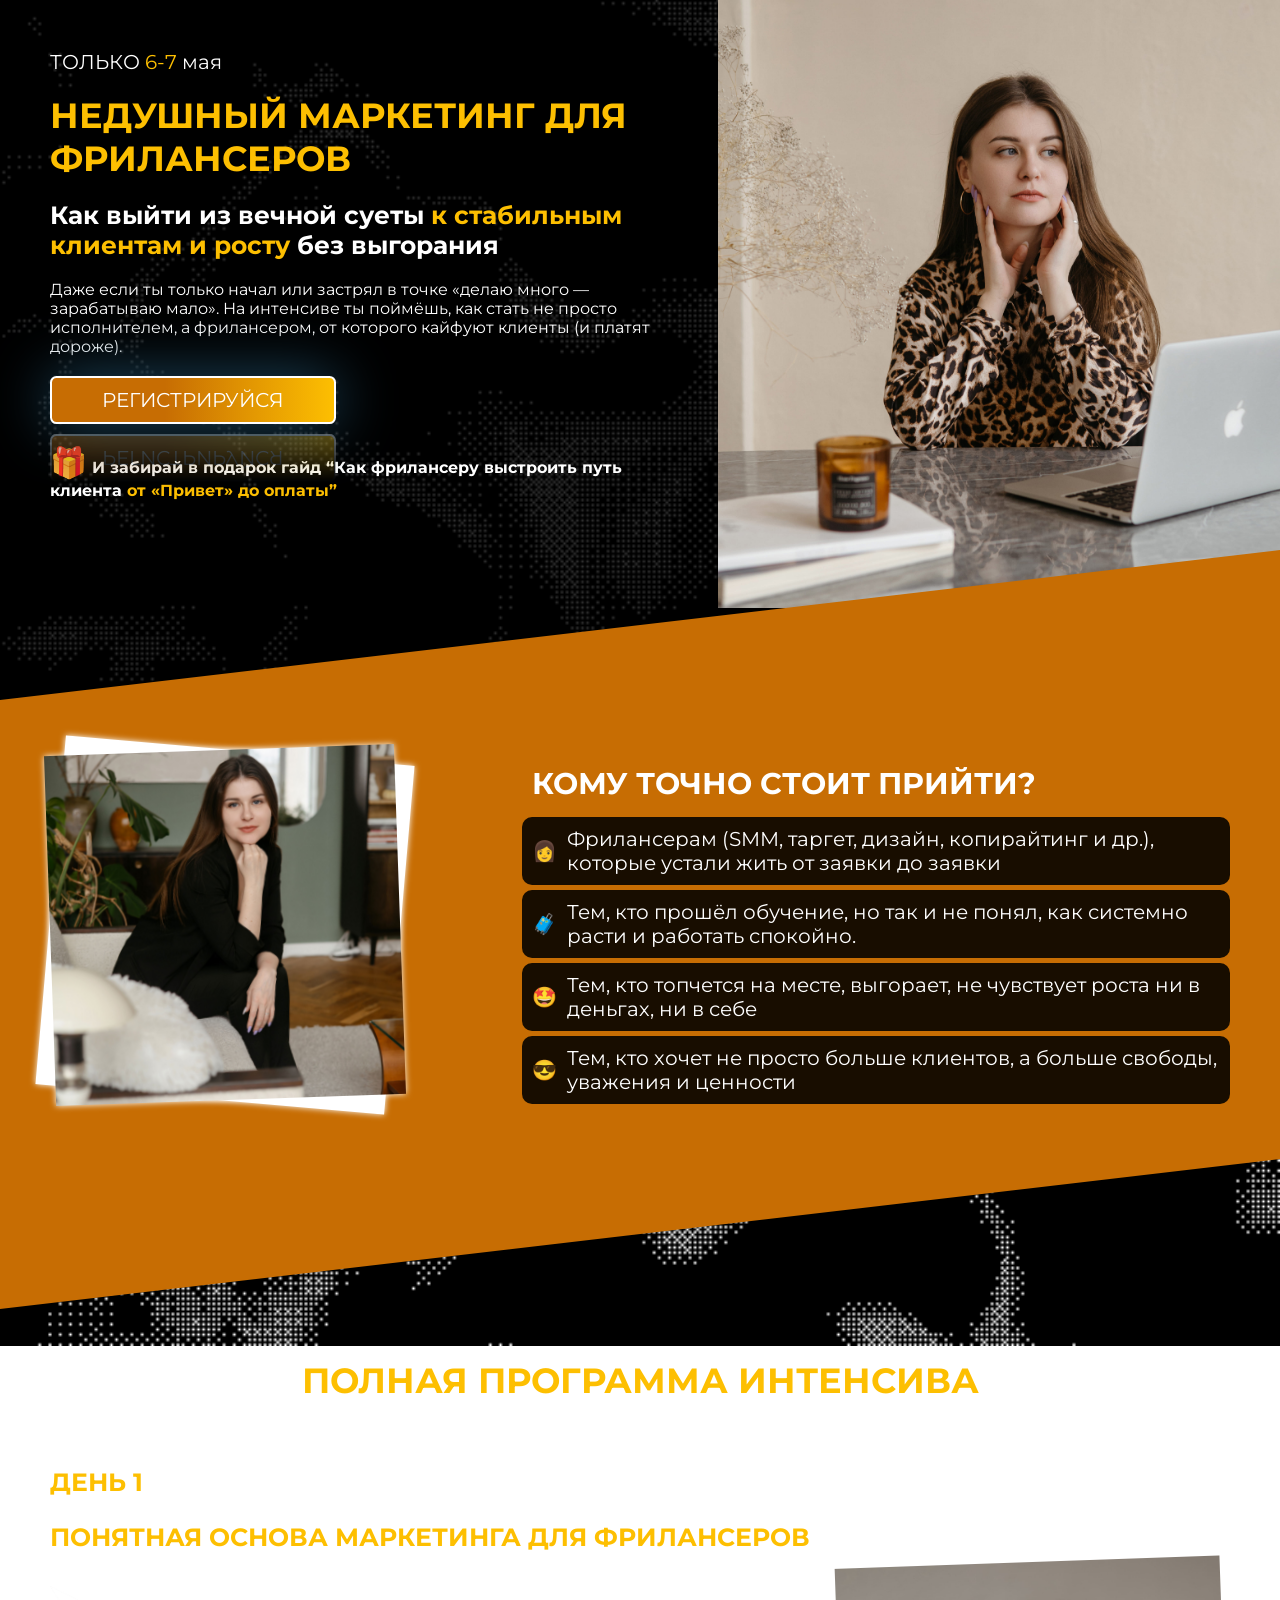
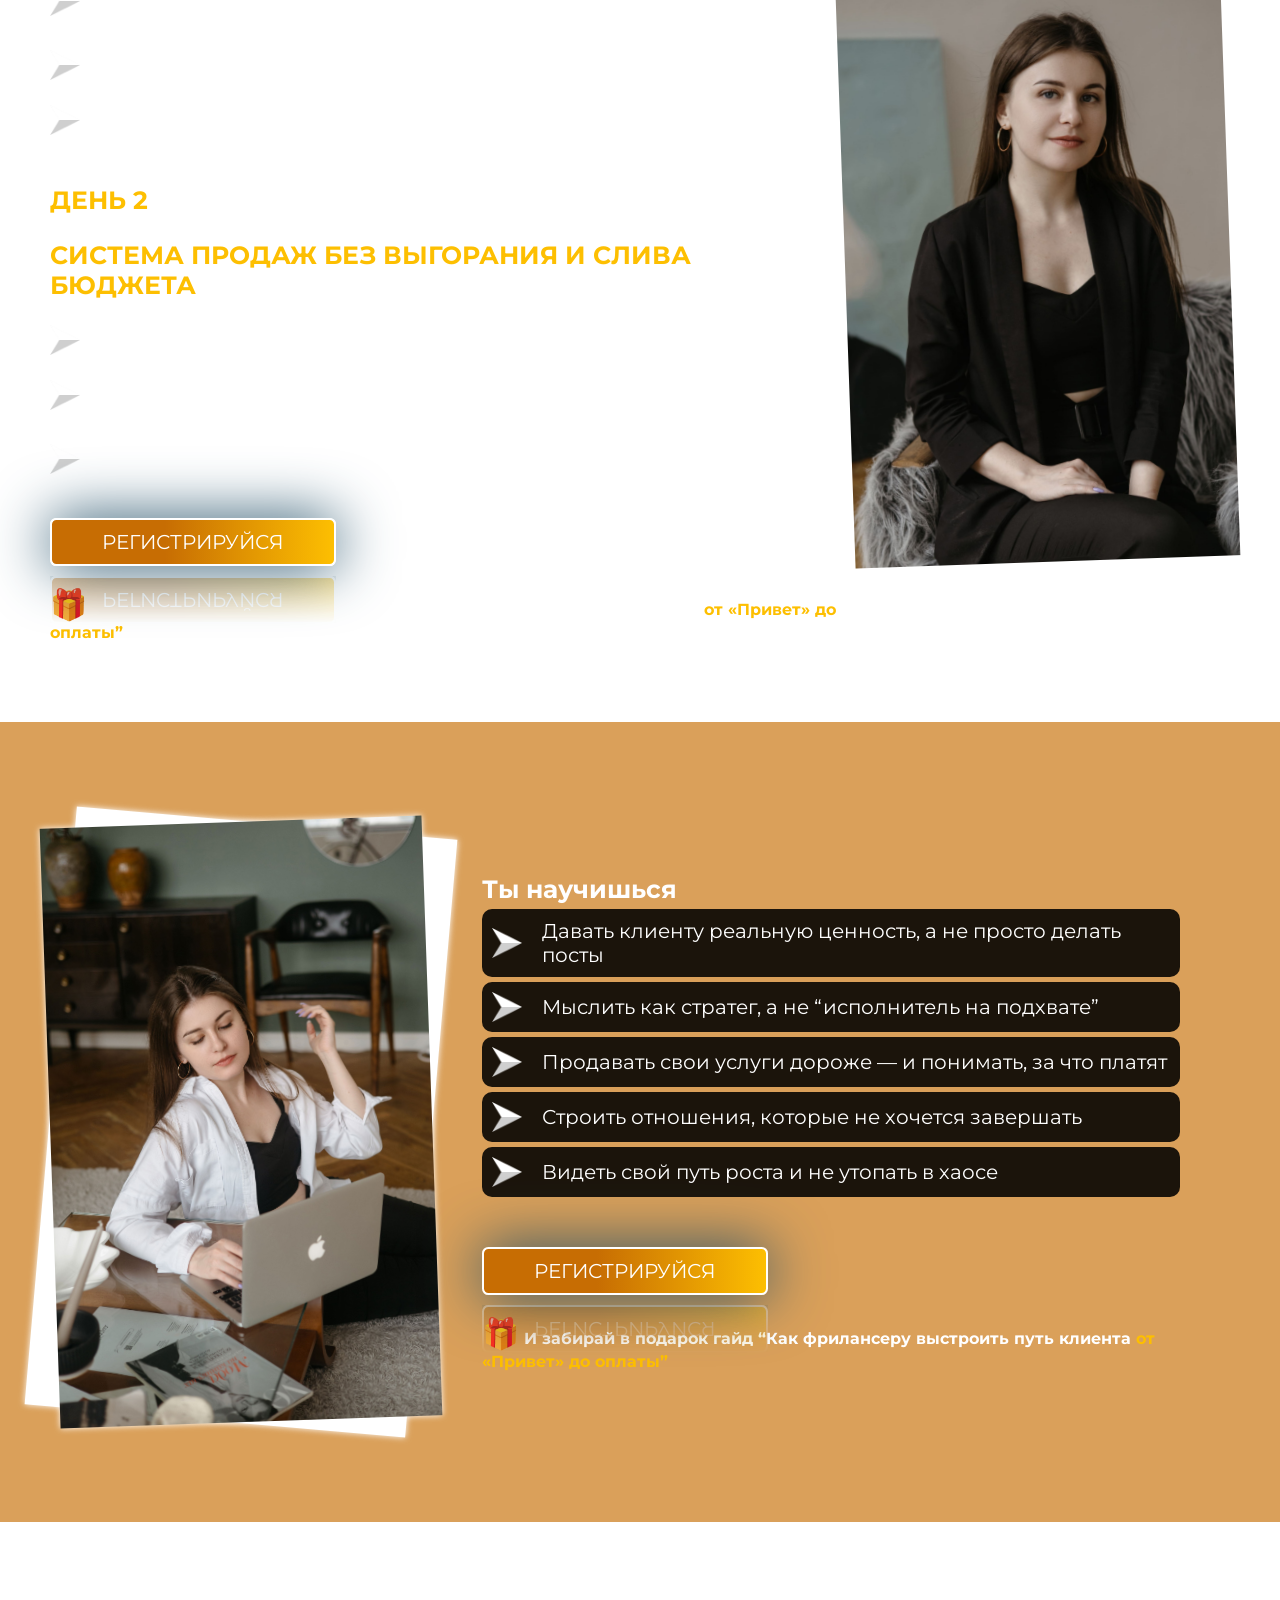
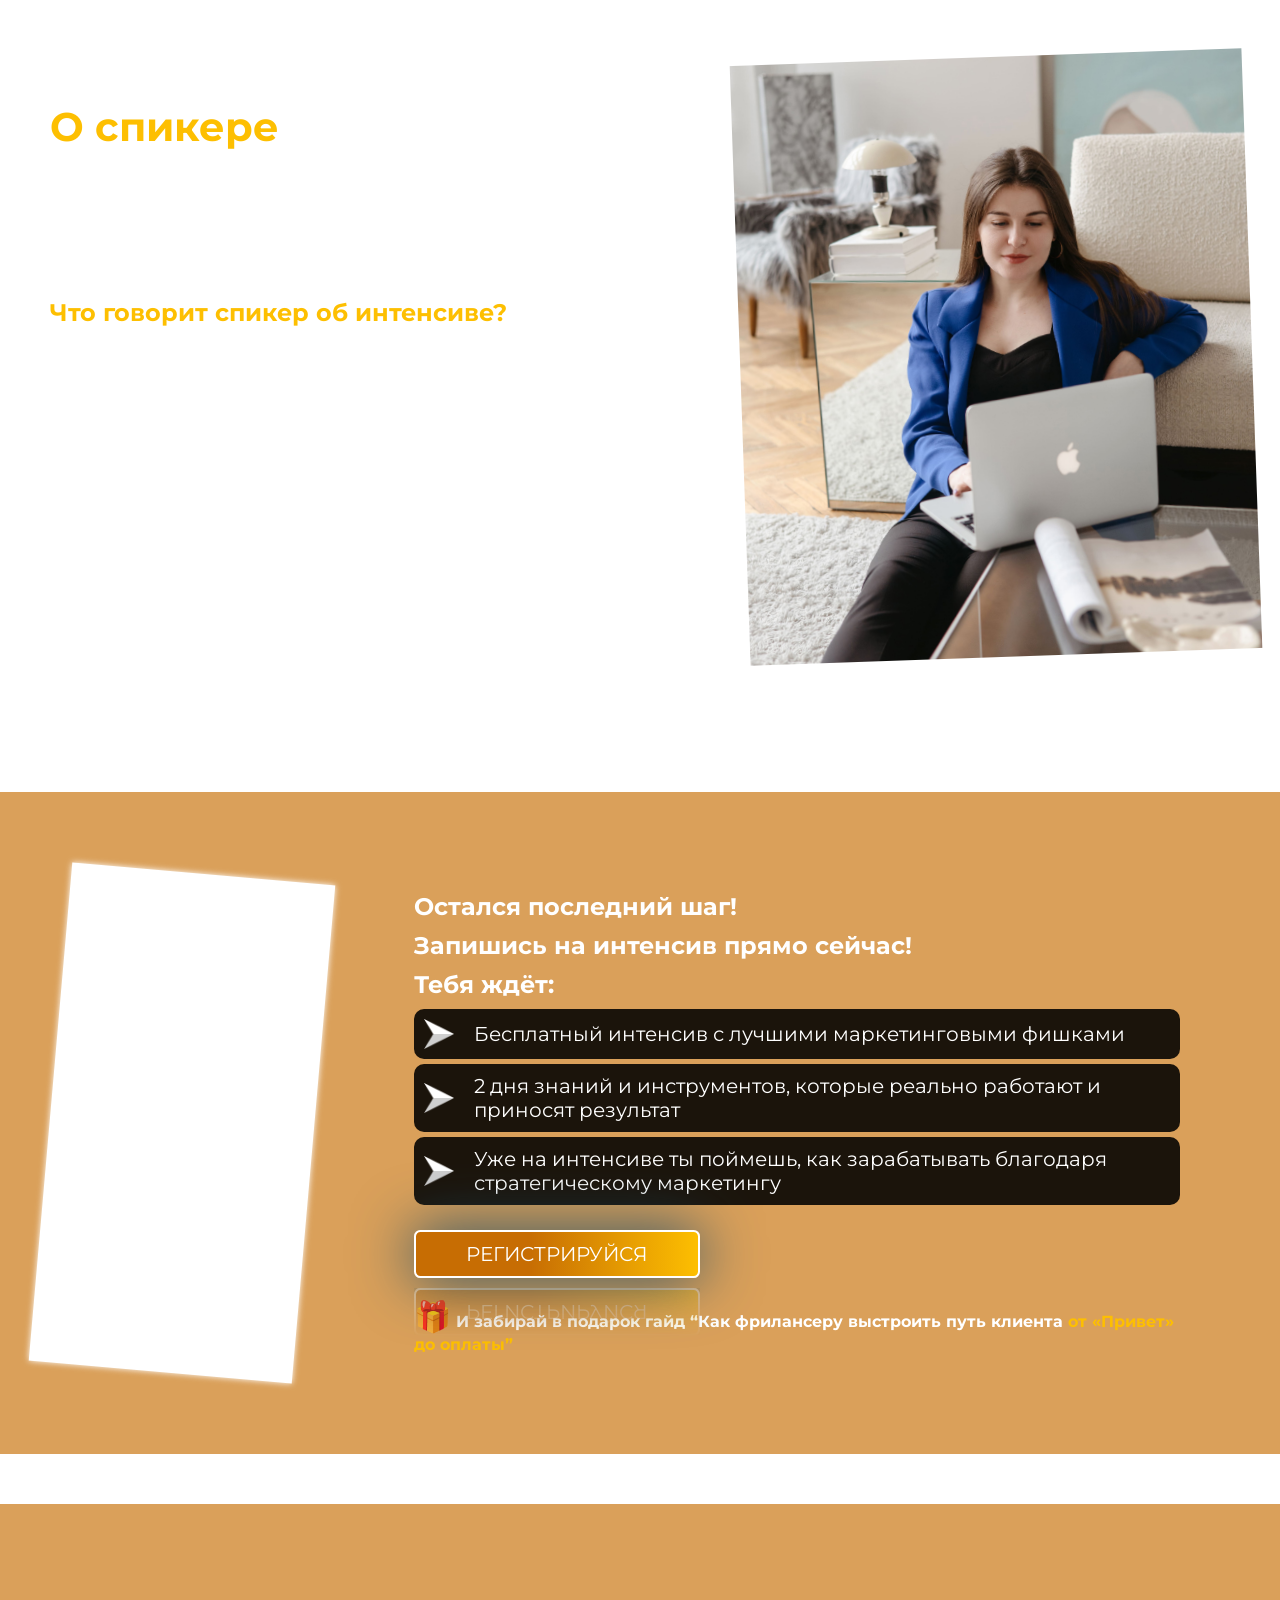
==== index.html @ 27cd3563 "free hosting course" ====
<!DOCTYPE html>
<html lang="ru">

<head>
    <meta charset="UTF-8">
    <meta name="viewport" content="width=device-width, initial-scale=1.0">
    <link rel="stylesheet" href="src/css/style.css">
    <title>KURS-MONEY</title>

    <link rel="preconnect" href="https://fonts.googleapis.com">
    <link rel="preconnect" href="https://fonts.gstatic.com" crossorigin>
    <link
        href="https://fonts.googleapis.com/css2?family=Arimo:ital,wght@0,400..700;1,400..700&family=Montserrat:ital,wght@0,100..900;1,100..900&family=Roboto:ital,wght@0,100;0,300;0,400;0,500;0,700;0,900;1,100;1,300;1,400;1,500;1,700;1,900&display=swap"
        rel="stylesheet">


    <link rel="stylesheet" href="https://cdn.tutorialjinni.com/intl-tel-input/17.0.19/css/intlTelInput.css" /> 
    <script defer src="https://cdn.tutorialjinni.com/intl-tel-input/17.0.19/js/intlTelInput.min.js"></script>
    
    <!-- Meta Pixel Code -->
        <script>
        !function(f,b,e,v,n,t,s)
        {if(f.fbq)return;n=f.fbq=function(){n.callMethod?
        n.callMethod.apply(n,arguments):n.queue.push(arguments)};
        if(!f._fbq)f._fbq=n;n.push=n;n.loaded=!0;n.version='2.0';
        n.queue=[];t=b.createElement(e);t.async=!0;
        t.src=v;s=b.getElementsByTagName(e)[0];
        s.parentNode.insertBefore(t,s)}(window, document,'script',
        'https://connect.facebook.net/en_US/fbevents.js');
        fbq('init', '737370091951557');
        fbq('track', 'PageView');
        </script>
        <noscript><img height="1" width="1" style="display:none"
        src="https://www.facebook.com/tr?id=737370091951557&ev=PageView&noscript=1"
        /></noscript>
    <!-- End Meta Pixel Code -->
</head>

<body>
    <div class="shadow"></div>
    <header>
    </header>

    <main>
    <script>
        document.addEventListener("DOMContentLoaded", function () {
            var phoneInput = document.querySelector("#phone");

            // Убедись, что элемент найден
            if (phoneInput) {
                window.intlTelInput(phoneInput, {
                    separateDialCode: true,
                    preferredCountries: ["by", "ru", "us", "ua"]
                });
            } else {
                console.error("❌ Элемент #phone не найден!");
            }
        });
    </script>
        
        <?php
        // Подключаем PHP файл для обработки данных или логики
        include('file.php');
        ?>
         
        <section class="screen">
            <div class="triangle"></div>
            <div class="screen-wrap section-wrap">
                <div class="screen-text">
                    <p class="date">ТОЛЬКО <span>6-7</span> мая</p>
                    <h1>
                        <span>
                            Недушный маркетинг для фрилансеров
                        </span>
                    </h1>

                    <h2>
                        Как выйти из вечной суеты <span>к стабильным клиентам и росту</span>
                        без выгорания
                    </h2>
                    
                    <p class="screen-mobile">
                        Даже если ты только начал или застрял в точке «делаю много — 
                        зарабатываю мало». На интенсиве ты поймёшь, как стать не 
                        просто исполнителем, а фрилансером, от которого кайфуют клиенты 
                        (и платят дороже).
                    </p>
                    
                    <!--<h2>-->
                    <!--    <span>Регестрируйся</span>-->
                    <!--</h2>-->
                    
                    <a href="#tg-form">
                        <!-- screen-btn -->
                        <button class="btn">Регистрируйся</button>
                    </a>
                    <!--<address>-->
                    <p>
                        <b>
                        <span style="font-size: 30px">🎁</span> И забирай в подарок гайд
                        “Как фрилансеру выстроить путь клиента <span style="color: #fdbf01">от «Привет» до оплаты”</span>
                        </b>
                    </p>
                    <!--</address>-->

                    <!--<ul>-->
                    <!--    <li><img class="point" src="src/img/arrow.png" alt=""> <span-->
                    <!--            style="margin-left: 0;">Бесплатное</span> участие</li>-->
                    <!--    <li><img class="point point-2" src="src/img/arrow.png" alt=""> Реальные <span>стратегии</span>-->
                    <!--        для роста дохода</li>-->
                    <!--    <li><img class="point" src="src/img/arrow.png" alt=""> Простые <span>инструменты,</span> которые-->
                    <!--        работают в 2025 году</li>-->
                    <!--    <li><img class="point point-2" src="src/img/arrow.png" alt=""> Только проверенные методики,-->
                    <!--        <span>без воды</span>-->
                    <!--    </li>-->
                    <!--</ul>-->
                </div>
                <img class="face" src="src/ula/15.1.jpeg" alt="">
            </div>
            <!--<a href="#tg-form">-->
            <!--    <button class="btn screen-btn">Регестрируйся</button>-->
            <!--</a>-->
        </section>

        <section class="for">
            <div class="for-wrap">
                <div class="img-wrap">
                    <div class="img-bg"></div>
                    <div class="spiker" style="background: url(src/ula/2.jpeg) center center/cover no-repeat;"></div>
                </div>
                <ul>
                    <li style="background: none;">
                        <h2>КОМУ ТОЧНО СТОИТ ПРИЙТИ?</h2>
                    </li>
                    <li><span>👩</span> Фрилансерам (SMM, таргет, дизайн, копирайтинг и др.), которые устали жить от заявки до заявки</li>
                    <li><span>🧳</span> Тем, кто прошёл обучение, но так и не понял, как системно расти и работать спокойно.</li>
                    <li><span>🤩</span> Тем, кто топчется на месте, выгорает, не чувствует роста ни в деньгах, ни в себе</li>
                    <li><span>😎</span> Тем, кто хочет не просто больше клиентов, а больше свободы, уважения и ценности</li>
                </ul>
            </div>
        </section>

        <section class="program">
            <div class="triangle-2"></div>
            <h2>Полная программа интенсива</h2>
            <div class="section-wrap program-wrap">
                <div>
                    <ul>
                        <li>
                            <h2>День 1</h2>
                        </li>
                        <li>
                            <h2>Понятная основа маркетинга для фрилансеров</h2>
                        </li>
                        <li><img class="point" src="src/img/arrow.png" alt=""> Что такое маркетинг и как он помогает системно привлекать клиентов за высокий чек</li>
                        <li><img class="point point-2" src="src/img/arrow.png" alt=""> Как понять, что действительно важно клиенту</li>
                        <li><img class="point" src="src/img/arrow.png" alt=""> Как создать оффер, за который готовы платить больше</li>
                    </ul>
                    <ul>
                        <li>
                            <h2>День 2</h2>
                        </li>
                        <li>
                            <h2> Система продаж без выгорания и слива бюджета</h2>
                        </li>
                        <li><img class="point" src="src/img/arrow.png" alt=""> Как выстроить путь клиента от первого касания до “Перевёл деньги”</li>
                        <li><img class="point point-2" src="src/img/arrow.png" alt=""> Как продвигать себя и свои услуги без бюджета</li>
                        <li><img class="point" src="src/img/arrow.png" alt="">Как создать воронку и продавать мягко, но уверенно, без ощущения “впаривания”</li>
                        <a href="#tg-form">
                            <button class="btn">Регистрируйся</button>
                        </a>
                        <p>
                            <b>
                                <span style="font-size: 30px">🎁</span> И забирай в подарок гайд
                                “Как фрилансеру выстроить путь клиента <span style="color: #fdbf01">от «Привет» до оплаты”</span>
                            </b>
                        </p>
                    </ul>
                </div>
                <div class="img-wrap">
                    <div class="img-bg"></div>
                    <div class="spiker" style="background: url(src/ula/4.jpeg) center center/cover no-repeat;">
                    </div>
                </div>
            </div>
        </section>

        <section class="why">
            <div class="section-wrap program-wrap">
                <div class="img-wrap">
                    <div class="img-bg"></div>
                    <div class="spiker" style="background: url(src/ula/13.jpeg) center center/cover no-repeat;"></div>
                </div>
                <div class="section-wrap">
                    <h2>Ты научишься</h2>
                    <ul>
                        <li><img class="point" src="src/img/arrow.png" alt=""> Давать клиенту реальную ценность, а не просто делать посты </li>
                        <li><img class="point point-2" src="src/img/arrow.png" alt=""> Мыслить как стратег, а не “исполнитель на подхвате”</li>
                        <li><img class="point" src="src/img/arrow.png" alt=""> Продавать свои услуги дороже — и понимать, за что платят</li>
                        <li><img class="point point-2" src="src/img/arrow.png" alt=""> Строить отношения, которые не хочется завершать</li>
                        <li><img class="point" src="src/img/arrow.png" alt=""> Видеть свой путь роста и не утопать в хаосе</li>
                    </ul>

                    <a href="#tg-form">
                        <button class="btn">Регистрируйся</button>
                    </a>
                    <p>
                        <b>
                            <span style="font-size: 30px">🎁</span> И забирай в подарок гайд
                            “Как фрилансеру выстроить путь клиента <span style="color: #fdbf01">от «Привет» до оплаты”</span>
                        </b>
                    </p>
                </div>
            </div>
        </section>

        <section class="lecturer">
            <div class="section-wrap lecturer-wrap">
                <h2 class="lecturer-title">О спикере</h2>
                <h2>Юлия Соколова – эксперт по маркетингу, <br /> помогла 200+ ученикам начать <span>зарабатывать
                        больше</span>
                </h2>
                <!--<ul>-->
                <!--    <li><img class="point" src="src/img/arrow.png" alt="">Более 8 лет в маркетинге</li>-->
                <!--    <li><img class="point point-2" src="src/img/arrow.png" alt="">Предприниматель</li>-->
                <!--    <li style="flex-wrap: nowrap;"><img class="point" src="src/img/arrow.png" alt="">Приглашенный спикер-->
                <!--        на конференциях : 103 DAY, НЕДЕЛЯ БИЗНЕСА 2024, DIGITAL DAY 2025</li>-->
                <!--</ul>-->
                <h2 style="color: #fdbf01;">Что говорит спикер об интенсиве?</h2>
                <p>
                    Я — Юля, продюсер, маркетолог и фрилансер с опытом в онлайне более 3 лет.
                    Прошла путь от первых заказов и выгорания — до выстроенной системы, стабильного роста, руководства командой и наставничества.
                </p>
                
                <br>
                
                <p>
                    Обучила более 200 учеников, а также выстроила систему обучения и сопровождения внутри команды: от кураторов до 
                    менеджеров. Я знаю, как объяснять просто и по делу, помогать видеть сильные стороны и выстраивать путь роста 
                    даже в хаосе фриланс-будней.
                </p>
                
                <br>
                
                <p>
                    Я сама прошла десятки курсов — и точно знаю, где ценность, а где просто красивые обещания.
                </p>
                
                <br>
                
                <p>
                    На интенсиве я не буду продавать иллюзии. Я покажу тебе, как можно выстроить фриланс 
                    по уму: с кайфом, результатом и без вечного ощущения «я ничего не успеваю».
                </p>
            </div>
            <div class="img-wrap">
                <div class="img-bg"></div>
                <div class="spiker" style="background: url(src/ula/6.jpeg) center center/cover no-repeat;"></div>
            </div>
        </section>

        <section class="last">
            <div class="img-wrap">
                <div class="img-bg"></div>
                <div class="spiker" style="background: url(src/ula/8.jpeg) center center/cover no-repeat;"></div>
            </div>
            <div class="section-wrap">
                <h2>Остался последний шаг!</h2>
                <h2>Запишись на интенсив прямо сейчас!</h2>
                <h2>Тебя ждёт:</h2>
                <ul>
                    <li><img class="point" src="src/img/arrow.png" alt="">Бесплатный интенсив с лучшими маркетинговыми
                        фишками</li>
                    <li><img class="point point-2" src="src/img/arrow.png" alt="">2 дня знаний и инструментов, которые
                        реально работают и приносят результат</li>
                    <li><img class="point" src="src/img/arrow.png" alt="">Уже на интенсиве ты поймешь, как зарабатывать
                        благодаря стратегическому маркетингу</li>
                </ul>
                <a href="#tg-form">
                    <button class="btn">Регистрируйся</button>
                </a>
                <p>
                    <b>
                        <span style="font-size: 30px">🎁</span> И забирай в подарок гайд
                        “Как фрилансеру выстроить путь клиента <span style="color: #fdbf01">от «Привет» до оплаты”</span>
                    </b>
                </p>
            </div>
        </section>

        <section class="contact">
            <!--<h2>Есть вопросы? Мы всегда на связи!</h2>-->
            <!--<h3>Напишите нам</h3>-->
            <!--<div class="contact-wrap">-->
            <!--    <a href="mailto:support@nedushniy-marketing.com">-->
            <!--        <img src="src/img/mail.png" alt="">-->
            <!--        support@nedushniy-marketing.com-->
            <!--    </a>-->
            <!--</div>-->

            <!--<div class="contact-wrap">-->
            <!--    <a href="tg">-->
            <!--        <img src="src/img/tg-2.png" alt="">-->
            <!--        Telegram-->
            <!--    </a>-->
            <!--</div>-->

            <!--<div class="contact-wrap">-->
            <!--    <a href="tg">-->
            <!--        <img src="src/img/whatsapp-2.png" alt="">-->
            <!--        WhatsApp-->
            <!--    </a>-->
            <!--</div>-->

            <!--<h2>Мы здесь, чтобы помочь вам начать обучение без стресса!</h2>-->
            <div class="section-wrap">
                <!--<div id="tg-form"></div>-->
                <script id="200bab11a68dd103086a153f64339d2172312929" src="https://rbcourses.getcourse.ru/pl/lite/widget/script?id=1377811"></script>
                
                 <script>
                // document.addEventListener("DOMContentLoaded", function () {
                //     const form = document.getElementById("tg-form");
                //     const phoneInput = document.getElementById("phone");
                //     const countryCodeInput = document.getElementById("country-code");
                
                //     form.addEventListener("submit", function (event) {
                //         const dialCodeElement = document.querySelector(".iti__selected-dial-code");
                        
                //         if (dialCodeElement) {
                //             countryCodeInput.value = dialCodeElement.innerText.replace("+", "").trim();
                //         }
                
                //         // Убеждаемся, что данные обновились, и только потом отправляем форму
                //         setTimeout(() => {
                //             form.submit();
                //         }, 50);
                        
                //         event.preventDefault(); // Блокируем стандартное действие, но потом вручную отправляем форму
                //     });
                // });
                </script>

            </div>
        </section>
    </main>

    <footer>
        <div class="footer-social">
            <a href="https://www.instagram.com/sookolova.j">
                <img src="src/img/instagram.png" alt="">
            </a>
            <a href="https://t.me/sookolova_j">
                <img src="src/img/tg-2.png" alt="">
            </a>
        </div>

        <span>
            ИП Соколова Ю.А.
        </span>
        <p>
            <span>УНП</span> 491471148
        </p>
        <p>
            <span>Расчётный счёт</span> BY70ALFA30132G41690010270000
        </p>

        <p>
           ЗАО «Альфа-Банк»
        </p>

        <div>
            <span>Телефон</span>
            <a href="tel:+375445115695">+375(44) 511 - 56 - 95</a>
        </div>

        <div>
            <span>Email:</span>
            <a href="mailtosokolovajulia98mail@mail.ru">
                sokolovajulia98mail@mail.ru
            </a>
        </div>

        <p>
            <span>Режим работы</span> 10:00-19:00
        </p>

        <!--<p>-->
        <!--    <a href="">-->
        <!--        Договор Оферты-->
        <!--    </a>-->
        <!--</p>-->

        <p>
            <a href="">
                Политика Конфиденциальности
            </a>
        </p>
    </footer>

    <script>
        document.querySelectorAll('.modules-btn').forEach(button => {
            button.addEventListener('click', function() {
                const moduleItem = this.closest('.modules-item');
                moduleItem.classList.toggle('active');
            });
        });
    </script>    
 
</body>
</html>
---- src/css/style.css ----
* {
    margin: 0;
    padding: 0;
    font-family: "Montserrat", serif;
}

.social-wrap {
    width: 100%;
    margin: 20px auto;
}

.contact .section-wrap {
    padding: 50px 0;
}

.contact h2, .contact h3 {
    text-align: center;
    padding-top: 20px;
}

.contact-wrap {
    display: flex;
    width: 100%;
    margin: 50px auto;
    justify-content: space-around;
}

.contact-wrap a {
    color: #fff;
}

.contact-wrap img {
    width: 50px;
    height: 50px;
    display: block;
    margin: 0 auto 20px auto;
}

#tg-form {
    position: relative;
}

iframe {
    position: absolute !important;
}

.iti--separate-dial-code .iti__selected-flag {
    color: #000;
}

.iti__country {
    color: #000;
}

.iti__dial-code {
    color: #000 !important;
}

body {
    width: 100dvw;
    max-width: 1440px;
    margin: 0 auto;
    overflow-x: hidden;
    /* background: url(../img/bg3.gif) center center/cover no-repeat; */
    background: url(../img/bg4.gif) center center/cover no-repeat;
    background: url(../img/bg5.gif) center center/cover no-repeat;
    background-attachment: fixed;
    color: #fff;
}

main {
    position: relative;
    z-index: 100;
}

button {
    cursor: pointer;
}

li {
    padding: 10px 0;
    display: flex;
    align-items: center;
    font-size: 20px;
}

.point {
    width: 30px;
    margin-right: 20px;
    animation: move 1s ease-in-out infinite;
    /* Анимация */
}

.point-2 {
    animation-delay: 0.5s;
}

.triangle {
    width: 0;
    height: 0;
    right: 0;
    bottom: 0;
    position: absolute;
    border-left: 100vw solid transparent;
    border-bottom: 150px solid #c76d03;    
    z-index: 20;
}

.triangle-2 {
    width: 0;
    height: 0;
    top: 0;
    left: 0;
    position: absolute;
    border-right: 100vw solid transparent;
    border-top: 150px solid #c76d03; 
    z-index: 20;
}

.shadow {
    position: fixed;
    top: 0;
    left: 0;
    width: 100dvw;
    height: 100dvh;
    /* background: #000000a9; */
    background: #000000d1;
}

.section-wrap {
    position: relative;
    z-index: 50;
    padding: 50px;
}


.screen {
    width: 100%;
    height: 700px;
    position: relative;
    z-index: 20;
    color: #fff;
    /* background: url(../img/bg3.gif) center center/cover no-repeat;
    background-attachment: fixed; */
    overflow: hidden;
}

.date {
    font-size: 20px;
}

.screen-wrap {
    width: 100%;
    position: relative;
    z-index: 10;
    display: flex;
    justify-content: space-between;
    padding: 0 50px;
}

.screen-text {
    width: 50%;
    box-sizing: border-box;
    padding-top: 50px;
}

.screen-text h1 {
    text-transform: uppercase;
}

.screen-text span {
    color: #fdbf01;
    /* text-decoration: underline; */
}

ul li span {
    margin: 0 5px;
    /* color: #fdbf01; */
    /* text-decoration: underline; */
}

.screen-wrap h1 {
    margin: 20px 0;
    font-size: 35px;
}

.screen-wrap h2 {
    margin: 20px 0;
    font-size: 25px;
}

.face {
    width: 612px;
    /*margin-top: -12px;*/
    /*transform: rotate(-6deg);*/
}

.btn {
    position: relative;
    font-size: 20px;
    padding: 10px 50px;
    margin: 20px 0;
    border: 2px solid #fff;
    border-radius: 0.4rem;
    text-transform: uppercase;
    background-color: rgb(14, 14, 26);
    background: linear-gradient(270deg, #fdbf01 0%, #c76d03 60%);

    color: #fff;
    transition: 0.6s;
    box-shadow: 0px 0px 60px #1f4c65;
    -webkit-box-reflect: below 10px linear-gradient(to bottom, rgba(0, 0, 0, 0.0), rgba(0, 0, 0, 0.4));
}

.screen-btn {
    position: absolute;
    z-index: 30;
    bottom: 50px;
    left: 50px;
}

.btn:active {
    scale: 0.92;
}

.btn:hover {
    background: linear-gradient(270deg, #c76d03 0%, #fdbf01 60%);
    /* color: rgb(4, 4, 38); */
}


.for {
    padding: 50px;
    color: #fff;
    background: #c76d03;
}

.for-wrap {
    width: 100%;
    display: flex;
    justify-content: space-between;
}

.for-wrap .img-wrap {
    width: 350px;
    height: 350px;
}

.for-wrap img {
    width: 500px;
}

.for ul {
    width: 60%;
}

.for span {
    margin: 10px;
    margin-left: 0;
    font-size: 20px;
}

.for li {
    font-size: 20px;
}

.program {
    width: 100%;
    padding: 200px 0 0 0;
    position: relative;
}

.program h2 {
    font-size: 35px;
    text-align: center;
    text-transform: uppercase;
    color: #fdbf01;
}

.program-wrap h2 {
    text-align: left;
}

.program-wrap div ul {
    margin-bottom: 30px;
}

.program-wrap {
    display: flex;
    justify-content: space-between;
    align-items: center;
}

.img-wrap {
    width: 40%;
    position: relative;
    height: 600px;
    transform: rotate(-2deg);
}

.spiker {
    width: 100%;
    height: 100%;
    position: relative;
    z-index: 20;
    filter: drop-shadow(0 0 3px #fff);
}

.img-bg {
    position: absolute;
    width: 100%;
    height: 100%;
    top: 0;
    left: 0;
    /* background: #021537; */
    background: #fff;
    transform: rotate(7deg);
    filter: drop-shadow(0 0 3px #fff);
}

.program-wrap h2 {
    font-size: 25px;
}

.why {
    padding: 50px 0;
    background: #c76d03;
    background: #c76d03a6;
}

.lecturer {
    padding: 100px 0;
    display: flex;
    align-items: center;
}

.lecturer-title {
    font-size: 40px;
    margin-bottom: 20px;
    color: #fdbf01;
}

.lecturer-wrap {
  width: 50%;
}

.lecturer-wrap h2 {
    margin: 30px 0;
}

.last {
    padding: 50px;
    display: flex;
    align-items: center;
    background: #c76d03;
    background: #c76d03a6;
}

.last h2 {
    margin-bottom: 10px;
}

.last .section-wrap {
    margin-left: 50px;
}

.last .img-wrap {
    width: 350px;
    height: 500px;
}

form {
    width: 50%;
    margin: 0 auto;
    padding: 50px;
    padding-bottom: 80px;
    display: flex;
    flex-direction: column;
    align-items: center;
}

form h2 {
    font-size: 30px;
    margin-bottom: 20px;
}

.messenger-wrap {
    width: 250px;
    margin-top: 20px;
    display: flex;
    justify-content: space-between;
}

.contact {
    width: 100%;
    margin: 50px 0 0 0;
    background: #c76d03;
    background: #c76d03a6;
}

.contact .section-wrap {
    padding: 50px 0;
}

form input {
    width: 400px;
    height: 50px;
    border: none;
    border-radius: 10px;
    position: relative;
    margin-bottom: 20px;
    font-size: 20px;
    padding: 5px 15px;
    outline: none;
    box-sizing: border-box;
}

.messenger-img {
    width: 70px;
}

.custom-radio {
    cursor: pointer;
    position: relative;
}

.custom-checked {
    width: 25px;
    height: 25px;
    display: none;
    align-items: center;
    justify-content: space-around;
    position: absolute;
    bottom: -5px;
    left: -5px;
    border-radius: 100px;
    background: #fff;
}

.custom-checked img {
    margin: -5px 0 0 4px;
}

.custom-radio input {
    display: none; /* Скрываем стандартный радиобаттон */
}

.ccustom-checked img {
    width: 20px !important;
}

.custom-radio input:checked + .custom-checked {
    display: flex; /* Показываем при выборе */
}

footer {
    text-align: center;
    position: relative;
    z-index: 999;
    padding: 20px;
}

footer span {
    font-size: 20px;
    font-weight: 600;
}

footer p {
    margin: 20px auto;
}

footer a {
    color: #fff;
    text-decoration: none;
}

footer a img{
    width: 50px;
}

.footer-social {
    width: 200px;
    display: flex;
    justify-content: space-around;
    margin: 20px auto;
}

@keyframes move {

    0%,
    100% {
        transform: translateX(0);
        /* Начальная и конечная позиция */
    }

    50% {
        transform: translateX(10px);
        /* Позиция на 10 пикселей вправо */
    }
}

li {
    background: #000000e0;
    margin: 5px 0;
    padding: 10px;
    border-radius: 10px;
    box-sizing: border-box;
}

.screen li, .lecturer li, .program li {
    background: none;
    padding-left: 0;
}

@media screen and (min-width: 100px) and (max-width: 1200px) {
    
    b {
        display: block;
        width: 90%;
    }

    .screen {
        height: auto;
    }
    
    .screen-mobile {
        width: 80%;
    }

    .screen-text {
        width: 100%;
        padding-top: 20px;
    }
    
    .screen-wrap {
        padding: 0 0 20px 20px;
    }

    .face {
        display: none;
    }

    .screen-wrap h1 {
        font-size: 20px;
    }

    .screen-wrap h2 {
        font-size: 15px;
    }

    li {
        width: 300px;
        flex-wrap: wrap;
        font-size: 15px;
    }

    .screen-btn {
        position: relative;
        bottom: 0;
        left: 20px;
        margin: 20px 0 150px 0;
    }

    .triangle {
        display: none;
        z-index: 10;
        border-bottom: 100px solid #c76d03a6;
    }

    .for {
        padding: 20px 0 20px 20px;
    }

    .for span {
        font-size: 30px;
    }

    .for-wrap {
        flex-direction: column;
    }

    .for-wrap .img-wrap {
        margin: 20px 0 20px 25px;
        width: 280px;
    }

    .for h2 {
        font-size: 25px;
    }

    .for-wrap ul {
        width: 100%;
    }
    
    .for li {
        text-align: center;
        justify-content: space-around;
        padding: 10px 20px;
        font-size: 15px;
    }

    .triangle-2 {
        border-top: 100px solid #c76d03;
    }

    .program {
        padding: 130px 0 0 0;
    }

    .program-wrap {
        padding: 20px;
        flex-direction: column;
    }

    .program-wrap li {
        flex-wrap: nowrap;
        padding: 10px;
        width: 100%;
    }

    .program .img-wrap {
        margin: 50px 0;
        width: 300px;
        height: 300px;
    }

    .why {
        padding: 0;
    }

    .why .section-wrap {
        padding: 20px;
    }

    .why .program-wrap {
        flex-direction: column-reverse;
    }

    .why .img-wrap {
        width: 300px;
        height: 300px;
        margin: 35px 0;
    }

    .lecturer {
        padding: 0 20px;
        flex-direction: column;
    }

    .lecturer-wrap {
        width: 100%;
        padding: 0;
    }

    .lecturer-wrap h2 {
        margin: 20px 0;
    }

    .lecturer-wrap ul li {
        padding: 10px;
    }

    .lecturer .img-wrap {
        width: 300px;
        height: 300px;
        margin: 50px 0;
    }

    .last {
        padding: 0;
        flex-direction: column-reverse;
    }

    .last .section-wrap {
        margin: 0;
        padding: 20px;
    }

    .last .section-wrap li {
        flex-wrap: nowrap;
    }

    .last .img-wrap {
        width: 300px;
        height: 300px;
        margin: 50px 0;
    }

    .contact {
        margin-bottom: 0;
    }

    form {
        width: 100%;
        padding: 20px;
        box-sizing: border-box;
    }

    form input {
        font-size: 15px;
        width: 255px;
    }
}
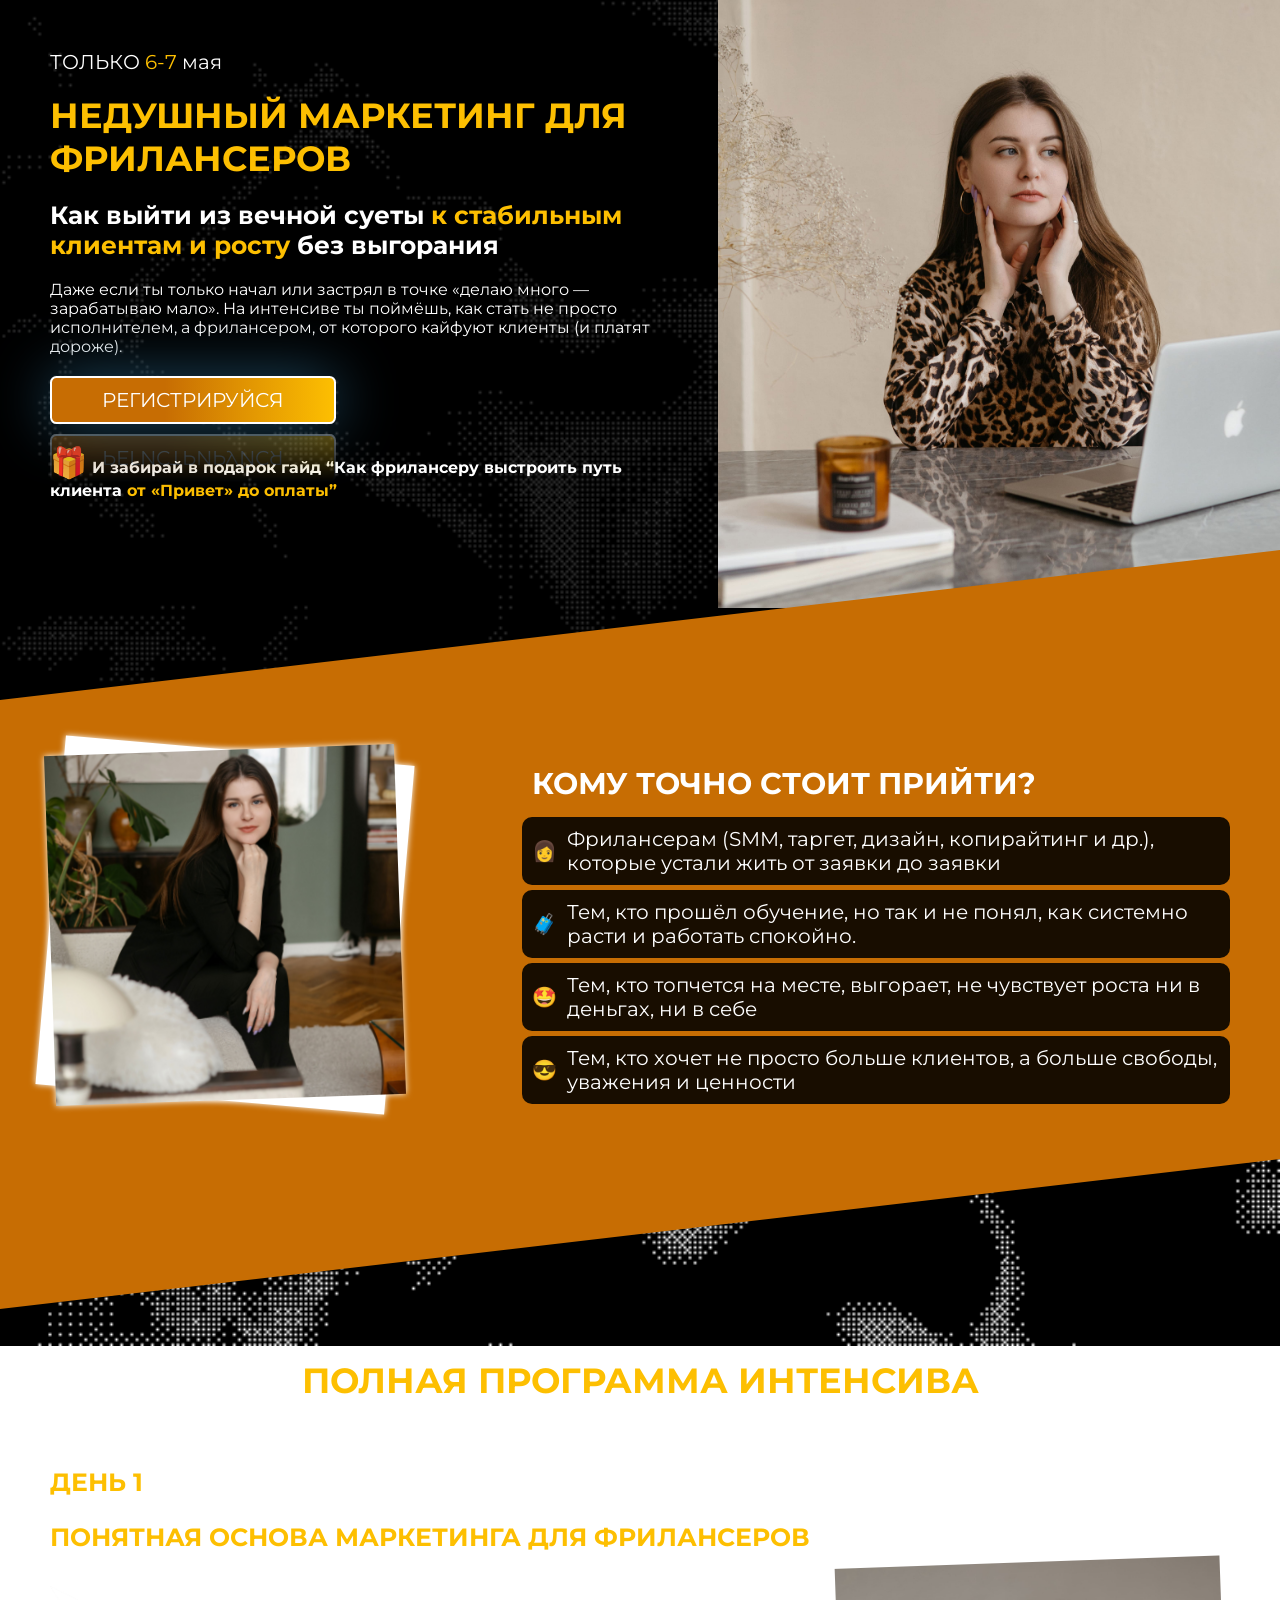
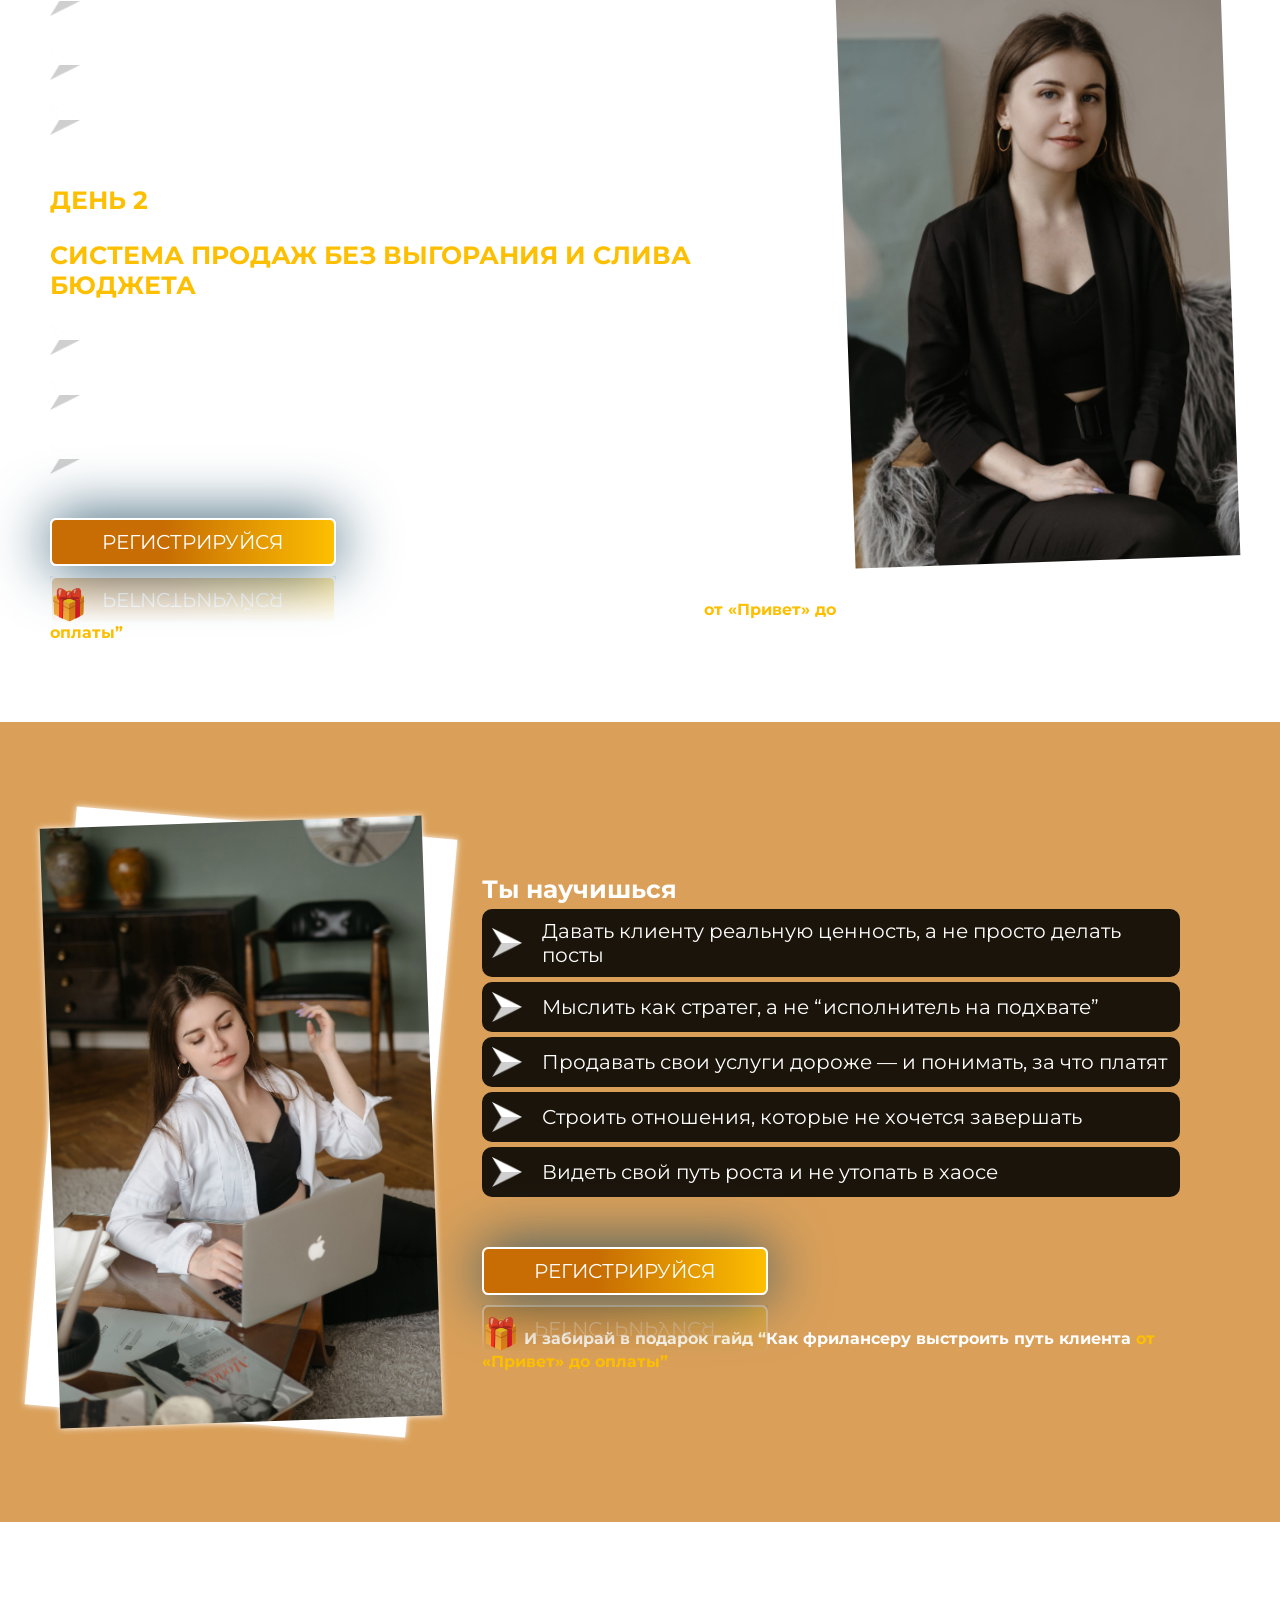
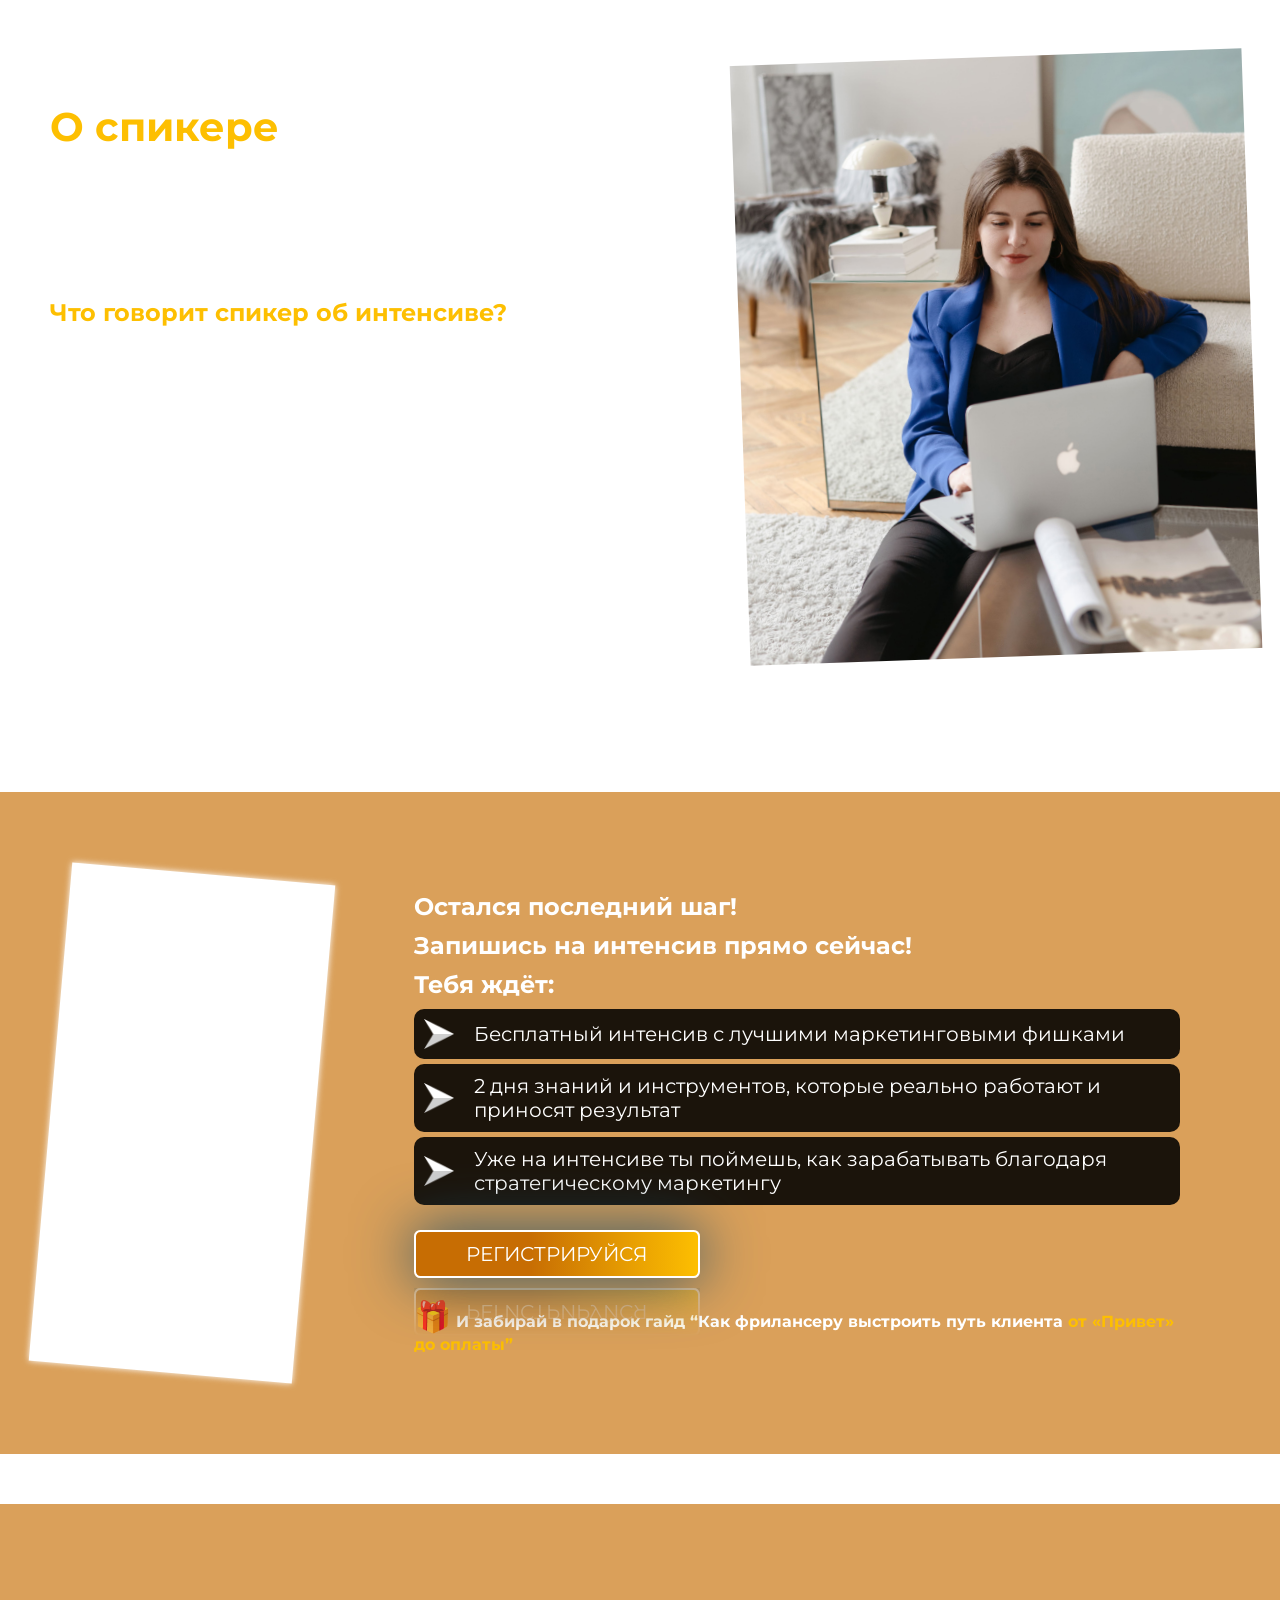
==== commit ccaef929: "fix links" ====
--- a/index.html
+++ b/index.html
@@ -57,12 +57,6 @@
             }
         });
     </script>
-        
-        <?php
-        // Подключаем PHP файл для обработки данных или логики
-        include('file.php');
-        ?>
-         
         <section class="screen">
             <div class="triangle"></div>
             <div class="screen-wrap section-wrap">
@@ -314,7 +308,7 @@
 
             <!--<h2>Мы здесь, чтобы помочь вам начать обучение без стресса!</h2>-->
             <div class="section-wrap">
-                <!--<div id="tg-form"></div>-->
+                <div id="tg-form"></div>
                 <script id="200bab11a68dd103086a153f64339d2172312929" src="https://rbcourses.getcourse.ru/pl/lite/widget/script?id=1377811"></script>
                 
                  <script>
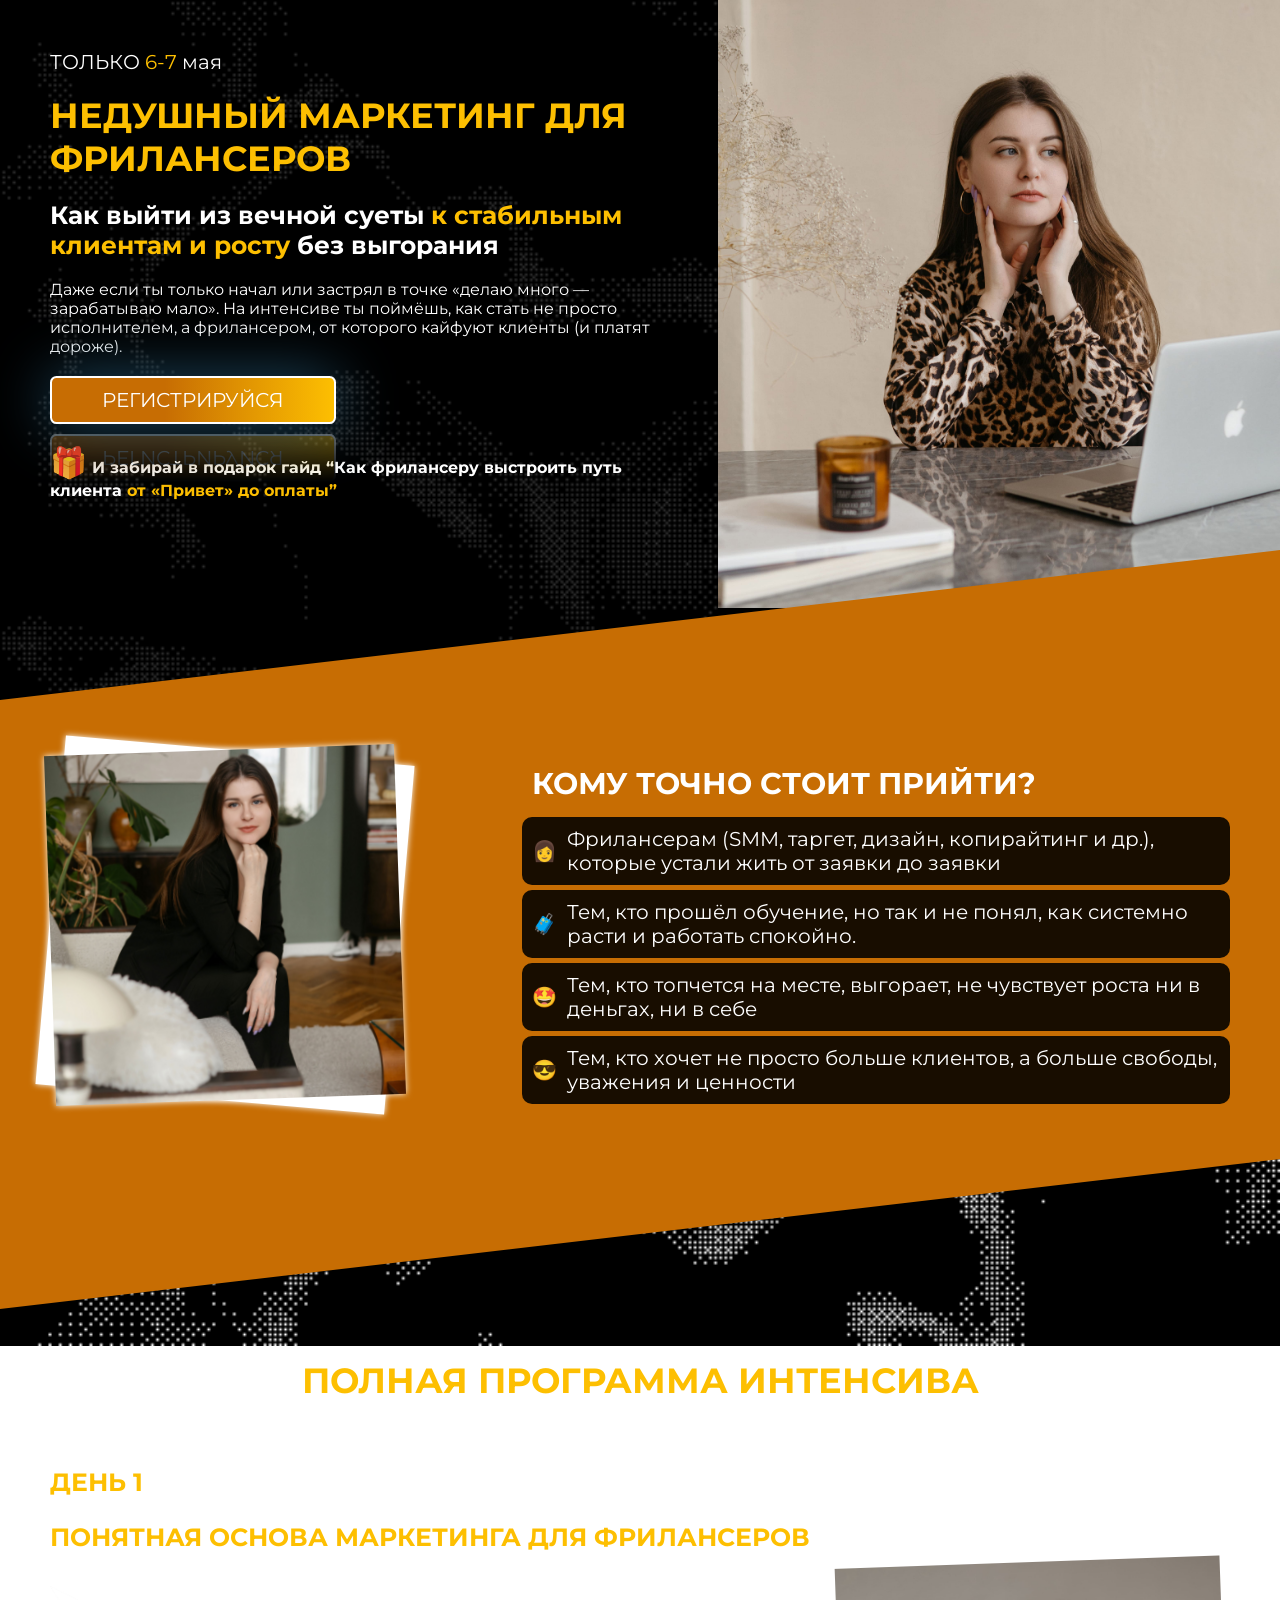
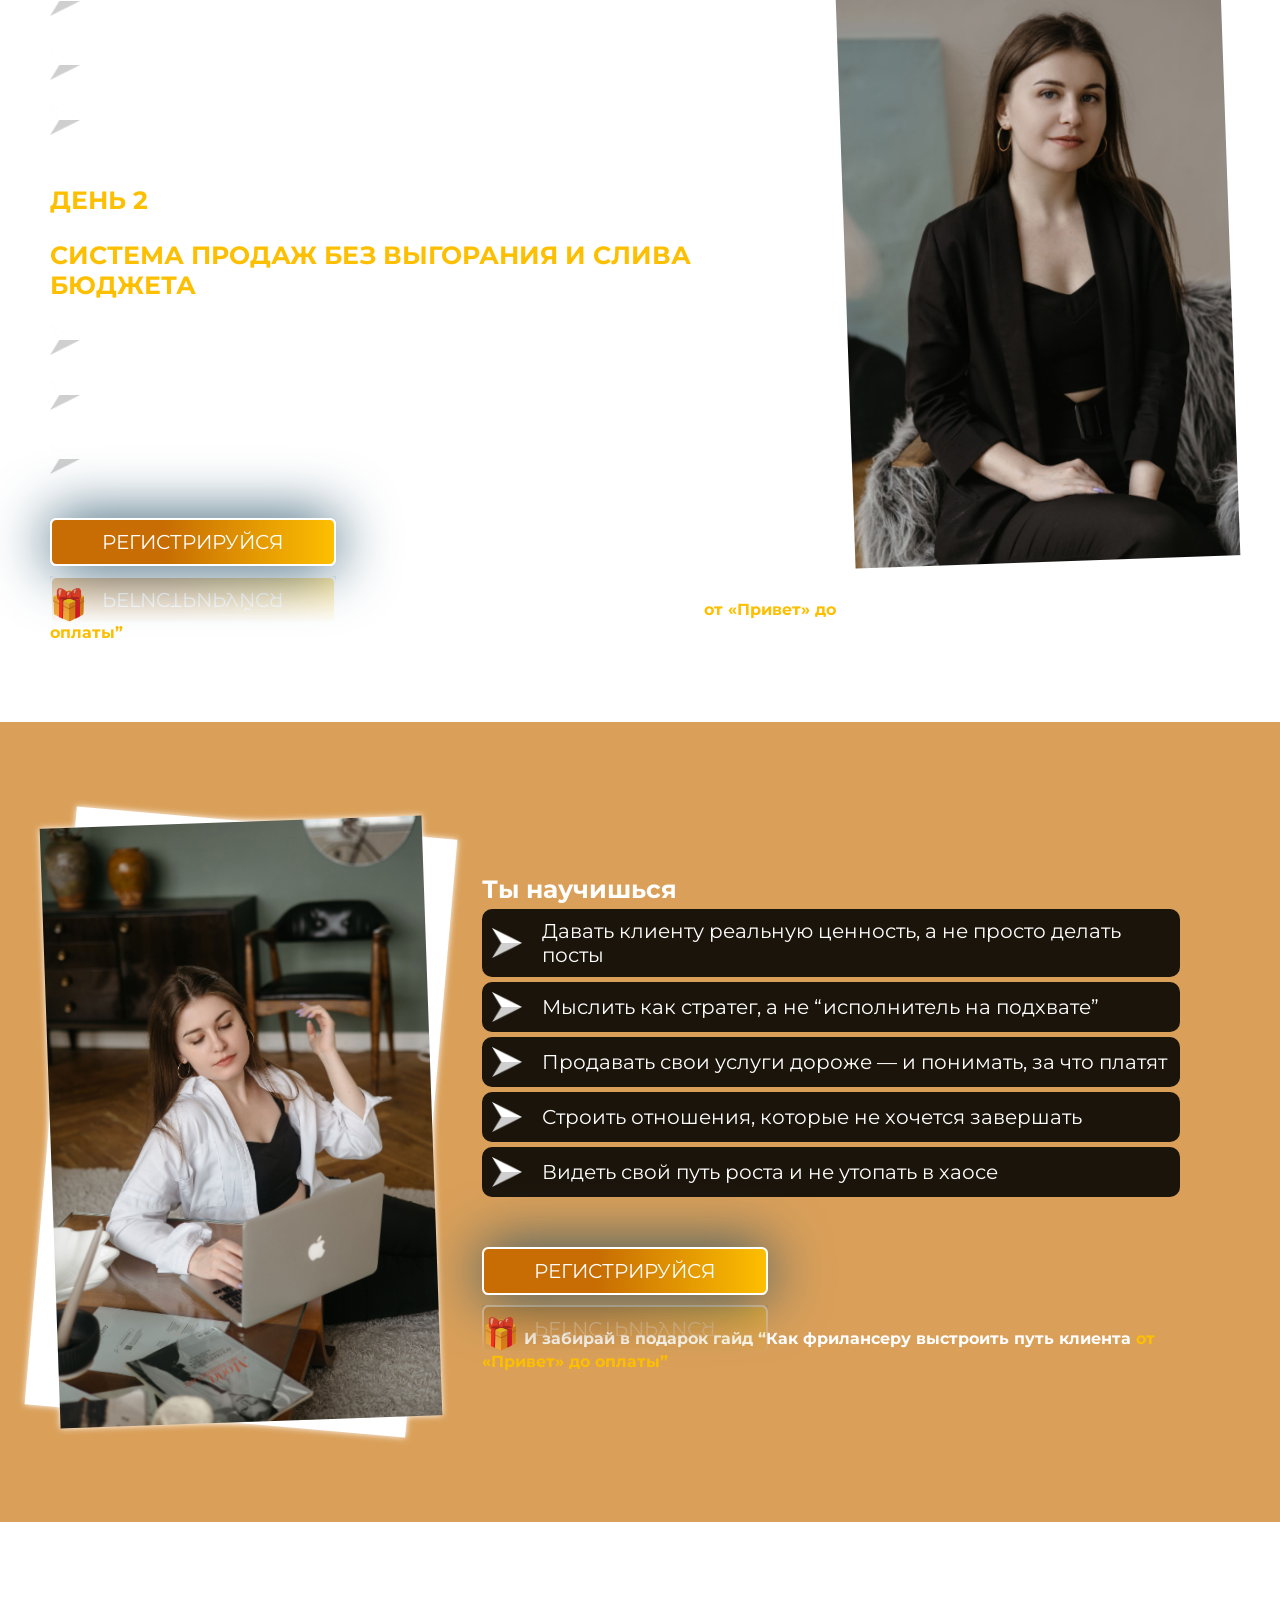
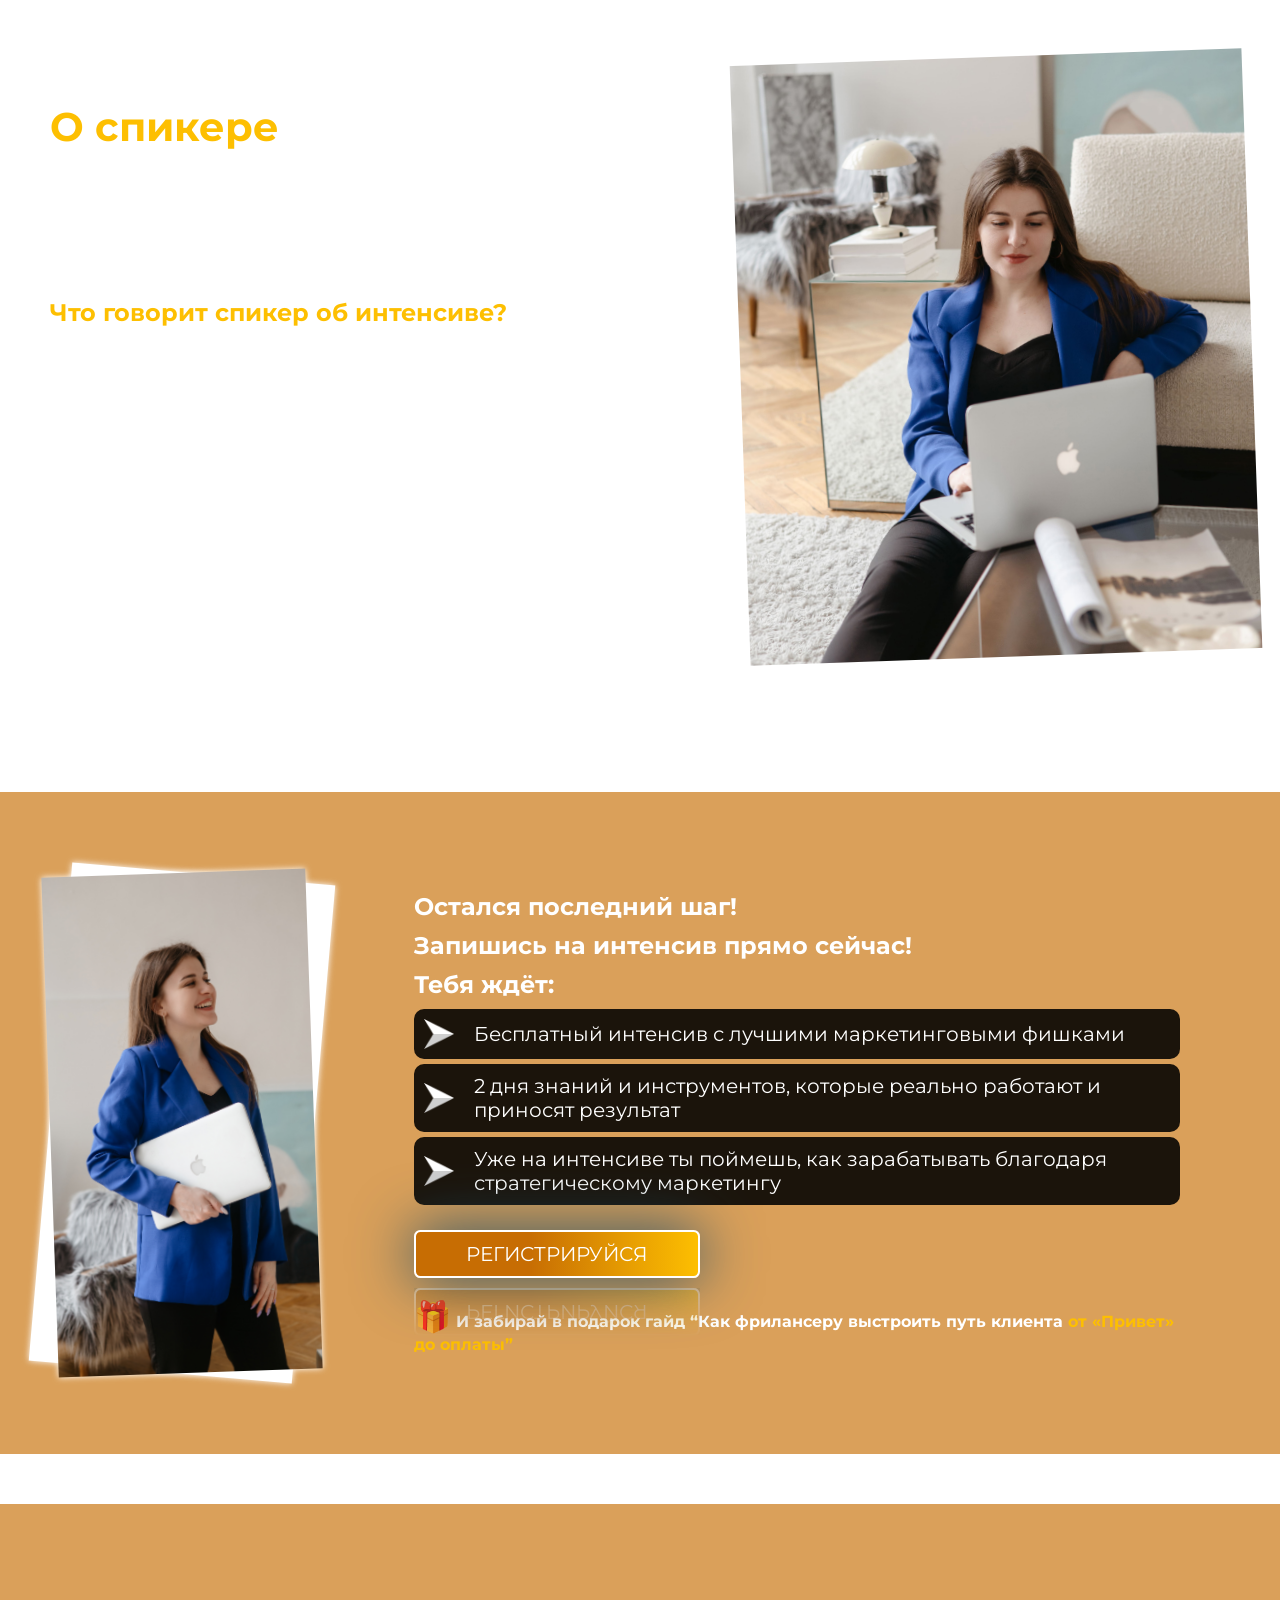
==== commit d18e2719: "photos" ====
--- a/index.html
+++ b/index.html
@@ -256,7 +256,7 @@
         <section class="last">
             <div class="img-wrap">
                 <div class="img-bg"></div>
-                <div class="spiker" style="background: url(src/ula/8.jpeg) center center/cover no-repeat;"></div>
+                <div class="spiker" style="background: url(src/ula/8.JPEG) center center/cover no-repeat;"></div>
             </div>
             <div class="section-wrap">
                 <h2>Остался последний шаг!</h2>
